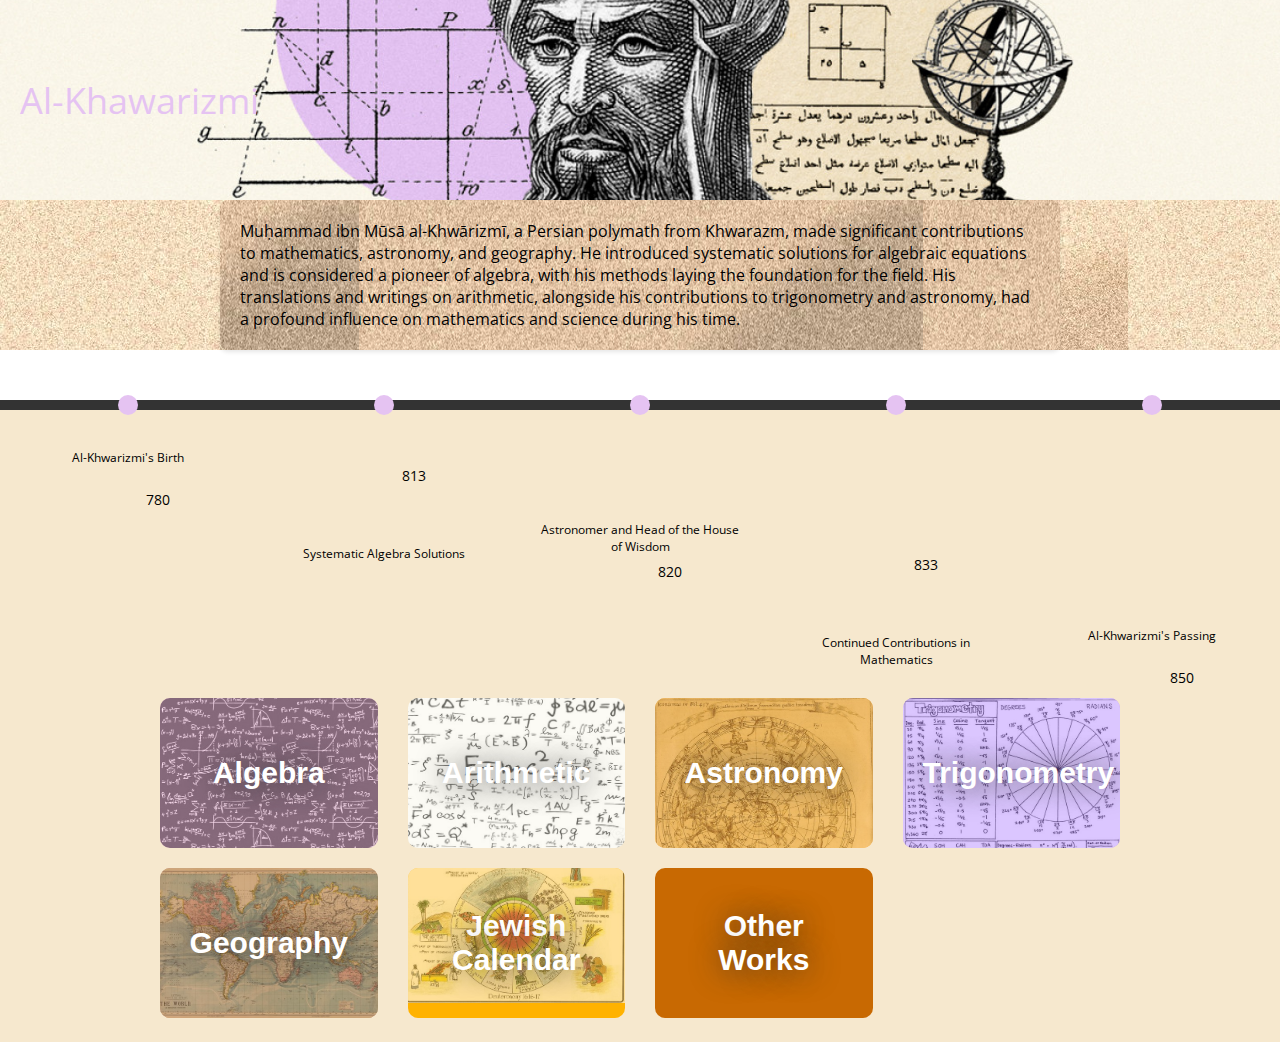
==== index.html @ de5b6c72 "first commit" ====
<!DOCTYPE html>
<html lang="en">
<head>
    <meta charset="UTF-8">
    <meta name="viewport" content="width=device-width, initial-scale=1.0">
    <link rel="stylesheet" type="text/css" href="index.css">
    <title>Al-Khawarizmi</title>
</head>
<body>
  <header class="hi">
   <p>Al-Khawarizmi</p>
  </header>
  <div class="intro">
    <article>Muḥammad ibn Mūsā al-Khwārizmī, a Persian polymath from Khwarazm, made significant contributions to mathematics, astronomy, and geography. He introduced systematic solutions for algebraic equations and is considered a pioneer of algebra, with his methods laying the foundation for the field. His translations and writings on arithmetic, alongside his contributions to trigonometry and astronomy, had a profound influence on mathematics and science during his time.</article>
  </div>
  <div class="bgtime">
    <div class="timeline">
      <div class="dot" style="left: 10%;"></div>
      <div class="dot" style="left: 30%;"></div>
      <div class="dot" style="left: 50%;"></div>
      <div class="dot" style="left: 70%;"></div>
      <div class="dot" style="left: 90%;"></div>
      <div class="line"></div>
    </div>
  
    <div class="date d1" style="top: 30px; left: 10%;">780</div>
    <div class="description" style="top: -30px; left: 10%;">
      Al-Khwarizmi's Birth
    </div>
    <div class="date d2" style="top: -30px; left: 30%;">813</div>
    <div class="description" style="top: 30px; left: 30%;">
      Systematic Algebra Solutions
    </div>
    <div class="date d1" style="top: 30px; left: 50%;">820</div>
    <div class="description" style="top: -30px; left: 50%;">
      Astronomer and Head of the House of Wisdom
    </div>
    <div class="date d2" style="top: -30px; left: 70%;">833</div>
    <div class="description" style="top: 30px; left: 70%;">
      Continued Contributions in Mathematics
    </div>
    <div class="date d1" style="top: 30px; left: 90%;">850</div>
    <div class="description" style="top: -30px; left: 90%;">
      Al-Khwarizmi's Passing
    </div>
    
  </div>
    <div class="topbtn">
        <button class="button algebra">
            <span>Algebra</span>
          </button>
          <button class="button arithmetic">
            <span>Arithmetic</span>
          </button>
          <button class="button astronomy">
            <span>Astronomy</span>
          </button>
          <button class="button trigonometry">
            <span>Trigonometry</span>
          </button>
          <button class="button geography">
            <span>Geography</span>
          </button>
          <button class="button jewish-calendar">
            <span>Jewish Calendar</span>
          </button>
          <button class="button other-works">
            <span>Other Works</span>
          </button>
    </div>
    
</body>
</html>
---- index.css ----
@import url("https://fonts.googleapis.com/css2?family=Open+Sans:wght@500&family=Roboto&display=swap");

body {
  margin: 0;
  padding: 0;
  font-family: "Open Sans", sans-serif;
}

.hi {
  position: relative;
  background-image: url("pics/father1.jpeg");
  background-size: cover;
  background-position: right;
  height: 200px; /* Adjust the height as needed */
  text-align: left;
  display: flex;
  align-items: center;
  justify-content: flex-start;
  color: #e5c3f2;
  font-size: 36px;
  padding-left: 20px; /* Add some padding to the left for spacing */
}

header p {
  margin: 0;
}
.intro {
  background-image: url("pics/grainy.jpg");
  font-family: "Open Sans", sans-serif;
}

article {
  background-image: url("pics/grainy.jpg");
  background-position: center;
  padding: 20px;
  border-radius: 8px;
  box-shadow: 0 2px 4px rgba(0, 0, 0, 0.1);
  max-width: 800px;
  margin: 0 auto;
}
.bgtime{
  background-color: #f6e8ce;
}
.timeline {
  position: relative;
  margin: 50px 0;
  width: 100%;
  height: 10px;
  background-color: #333;
}

.dot {
  position: absolute;
  width: 20px;
  height: 20px;
  background-color: #e5c3f2;
  border-radius: 50%;
  top: -5px;
  transform: translateX(-50%);
  transition: background-color 0.3s;
  cursor: pointer;
}

.dot:hover {
  background-color: #c59bd4;
}

.date {
  position: relative;
  font-size: 14px;
  text-align: center;
  width: 60px;
  left: calc(10% - 30px);
}

.description {
  position: relative;
  font-size: 12px;
  text-align: center;
  width: 200px;
  transform: translateX(-50%);
}

.topbtn {
  background-color: #f6e8ce ;
  display: grid;
  grid-template-columns: 1fr 1fr 1fr 1fr;
  grid-gap: 20px;
  column-gap: 30px;
  padding: 1.5rem 10rem;
}
.button {
  padding: 10px 20px;
  background-repeat: no-repeat;
  color: #ffffff;
  border: none;
  border-radius: 10px;
  cursor: pointer;
  height: 150px;
  font-size: 30px;
  font-weight: bold;
  text-shadow: 1px 1px 30px #333333;
  background-position: center;
  position: relative;
  overflow: hidden;
  background-color: #f7f4e5;
}

.button span {
  position: relative;
  opacity: 1;
  z-index: 2;
}

.button::after {
  z-index: 0;
  content: " ";
  display: block;
  position: absolute;
  left: 0;
  top: 0;
  width: 100%;
  height: 100%;
  opacity: 0.6;
  background-repeat: no-repeat;
  background-position: 50% 0;
  background-size: cover;
  transition: all 0.3s ease-in-out;
}

.button:hover::after {
  transition: all 0.3s ease-in-out;
  opacity: 1;
}
.algebra::after {
  background-image: url("pics/Algebra.jpg");
}
.arithmetic::after {
  background-image: url("pics/Arithmetics.png");
}
.astronomy::after {
  background-image: url("pics/Astronomy.jpg");
}
.trigonometry::after {
  background-image: url("pics/Trigonometry.jpg");
}
.geography::after {
  background-image: url("pics/Geography.jpg");
}
.jewish-calendar::after {
  background-image: url("pics/Jewish-Calendar.jpg");
  background-position: 90% -15px;
}
.other-works::after {
  background-image: url("pics/OtherWorks.jpg");
}



.hc{
  width: 100%;
}
header img{
  width: 100%;
  height: 400px;
}

body{
  margin: 0;
}

section h1, h2, h3{
  margin: 0px;
  padding: 10px;
  margin-left: 20px;
  margin-right: 20px;
}

section p{
  margin: 0px;
  padding: 30px;
  text-align: left;

}
section div{
  margin-left: 20px;
  margin-right: 20px;
  background-color: #4b4b4b;
  margin-bottom: 20px;
}
section img{
  margin: 20px;
  margin-left: 20px;
  margin-right: 20px;
}
section ul{
  margin-bottom: 0px;
  padding-bottom: 5px;
}

section header img{
  width: 45px;
  height: 50px;

}
section header{
  background-color:#f7f7f7;
}
section header h1{
  margin-left: 70px;
  margin-top: -65px;
}

.algebra {
  background-color: #feb7e4;
}

.arithmetics {
  background-color: #ff4c4b;
}

.astronomy {
  background-color: #fe9700;
}

.trigonometry {
  background-color: #a570ff;
}

.geography {
  background-color: #a56644;
}

.jewish-calendar {
  background-color: #ffb200;
}

.other-works {
  background-color: #c86902;
}
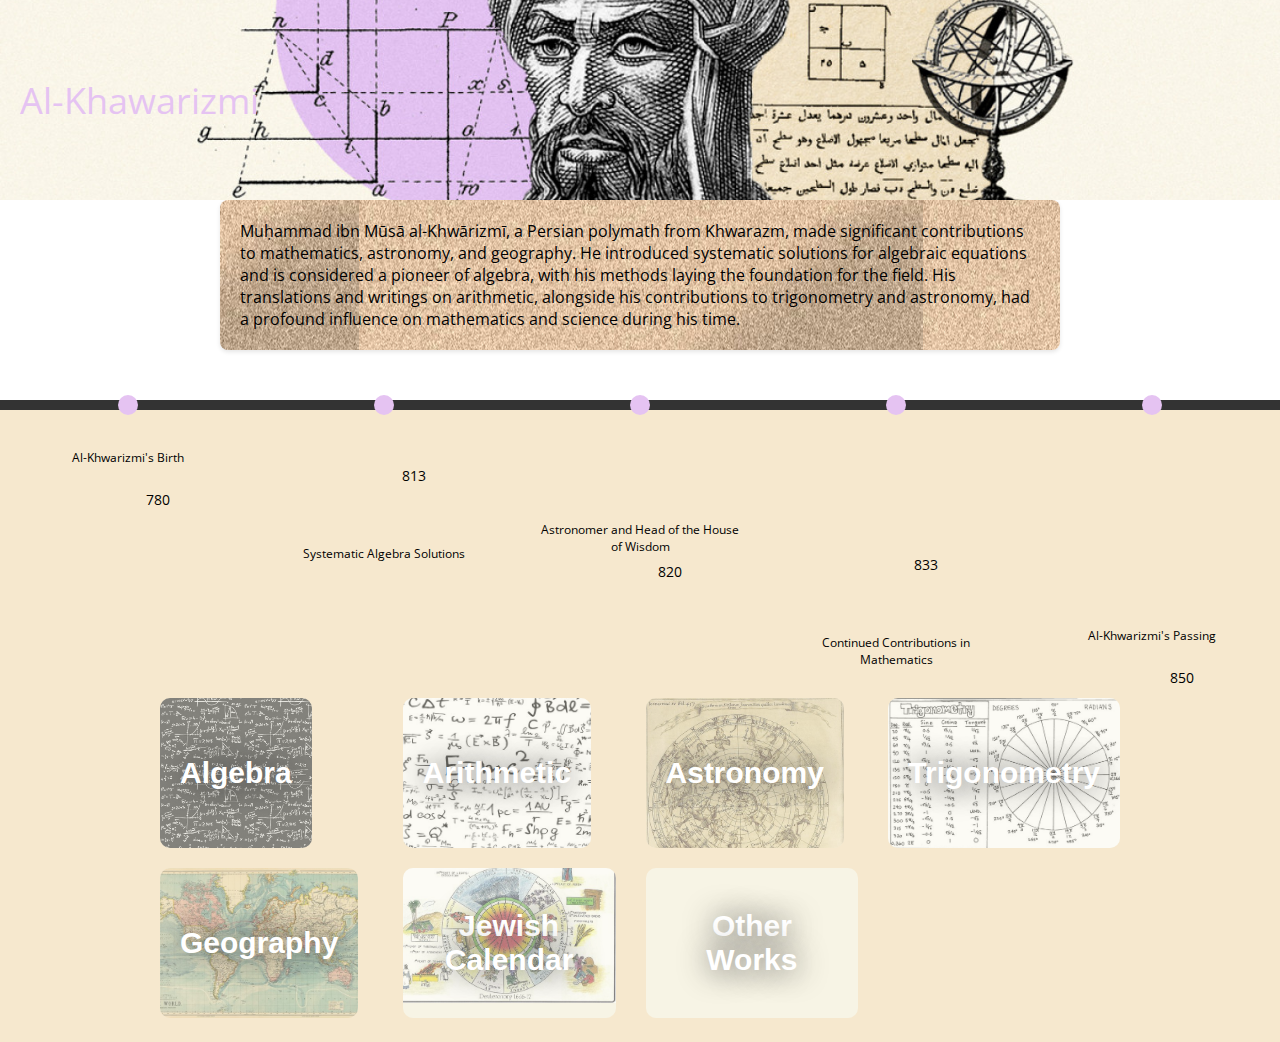
==== commit 29dddfb7: "connected the pages to the main page" ====
--- a/index.html
+++ b/index.html
@@ -46,27 +46,33 @@
     
   </div>
     <div class="topbtn">
-        <button class="button algebra">
-            <span>Algebra</span>
-          </button>
-          <button class="button arithmetic">
-            <span>Arithmetic</span>
-          </button>
-          <button class="button astronomy">
-            <span>Astronomy</span>
-          </button>
-          <button class="button trigonometry">
-            <span>Trigonometry</span>
-          </button>
-          <button class="button geography">
-            <span>Geography</span>
-          </button>
-          <button class="button jewish-calendar">
-            <span>Jewish Calendar</span>
-          </button>
-          <button class="button other-works">
-            <span>Other Works</span>
-          </button>
+      <a href="contributions.html#algebra"><button class="button algebra">
+        <span>Algebra</span>
+    </button></a>
+    
+    <a href="contributions.html#arithmetics"><button class="button arithmetic">
+        <span>Arithmetic</span>
+    </button></a>
+    
+    <a href="contributions.html#astronomy"><button class="button astronomy">
+        <span>Astronomy</span>
+    </button></a>
+    
+    <a href="contributions.html#trigonometry"><button class="button trigonometry">
+        <span>Trigonometry</span>
+    </button></a>
+    
+    <a href="contributions.html#geography"><button class="button geography">
+        <span>Geography</span>
+    </button></a>
+    
+    <a href="contributions.html#jewish-calendar"><button class="button jewish-calendar">
+        <span>Jewish Calendar</span>
+    </button></a>
+    
+    <a href="contributions.html#other-works"><button class="button other-works">
+        <span>Other Works</span>
+    </button></a>
     </div>
     
 </body>
--- a/index.css
+++ b/index.css
@@ -27,10 +27,6 @@
 .intro {
   background-image: url("pics/grainy.jpg");
   font-family: "Open Sans", sans-serif;
-}
-
-article {
-  background-image: url("pics/grainy.jpg");
   background-position: center;
   padding: 20px;
   border-radius: 8px;
@@ -38,6 +34,7 @@
   max-width: 800px;
   margin: 0 auto;
 }
+
 .bgtime{
   background-color: #f6e8ce;
 }
@@ -162,80 +159,34 @@
 }
 header img{
   width: 100%;
-  height: 400px;
+  height: 100px;
 }
 
-body{
-  margin: 0;
+#algebra {
+  background-color: #6c6a6a;
 }
 
-section h1, h2, h3{
-  margin: 0px;
-  padding: 10px;
-  margin-left: 20px;
-  margin-right: 20px;
+#arithmetics {
+  background-color: #f6e8ce;
 }
 
-section p{
-  margin: 0px;
-  padding: 30px;
-  text-align: left;
-
-}
-section div{
-  margin-left: 20px;
-  margin-right: 20px;
-  background-color: #4b4b4b;
-  margin-bottom: 20px;
-}
-section img{
-  margin: 20px;
-  margin-left: 20px;
-  margin-right: 20px;
-}
-section ul{
-  margin-bottom: 0px;
-  padding-bottom: 5px;
+#astronomy {
+  background-color: #f7f4e5;
 }
 
-section header img{
-  width: 45px;
-  height: 50px;
-
-}
-section header{
-  background-color:#f7f7f7;
-}
-section header h1{
-  margin-left: 70px;
-  margin-top: -65px;
+#trigonometry {
+  background-color: #d0b4da;
 }
 
-.algebra {
-  background-color: #feb7e4;
+#geography {
+  background-color: #b98c80;
 }
 
-.arithmetics {
-  background-color: #ff4c4b;
+#jewish-calendar {
+  background-color: #e7cc8e;
 }
 
-.astronomy {
-  background-color: #fe9700;
+#other-works {
+  background-color: #c19667;
 }
 
-.trigonometry {
-  background-color: #a570ff;
-}
-
-.geography {
-  background-color: #a56644;
-}
-
-.jewish-calendar {
-  background-color: #ffb200;
-}
-
-.other-works {
-  background-color: #c86902;
-}
-
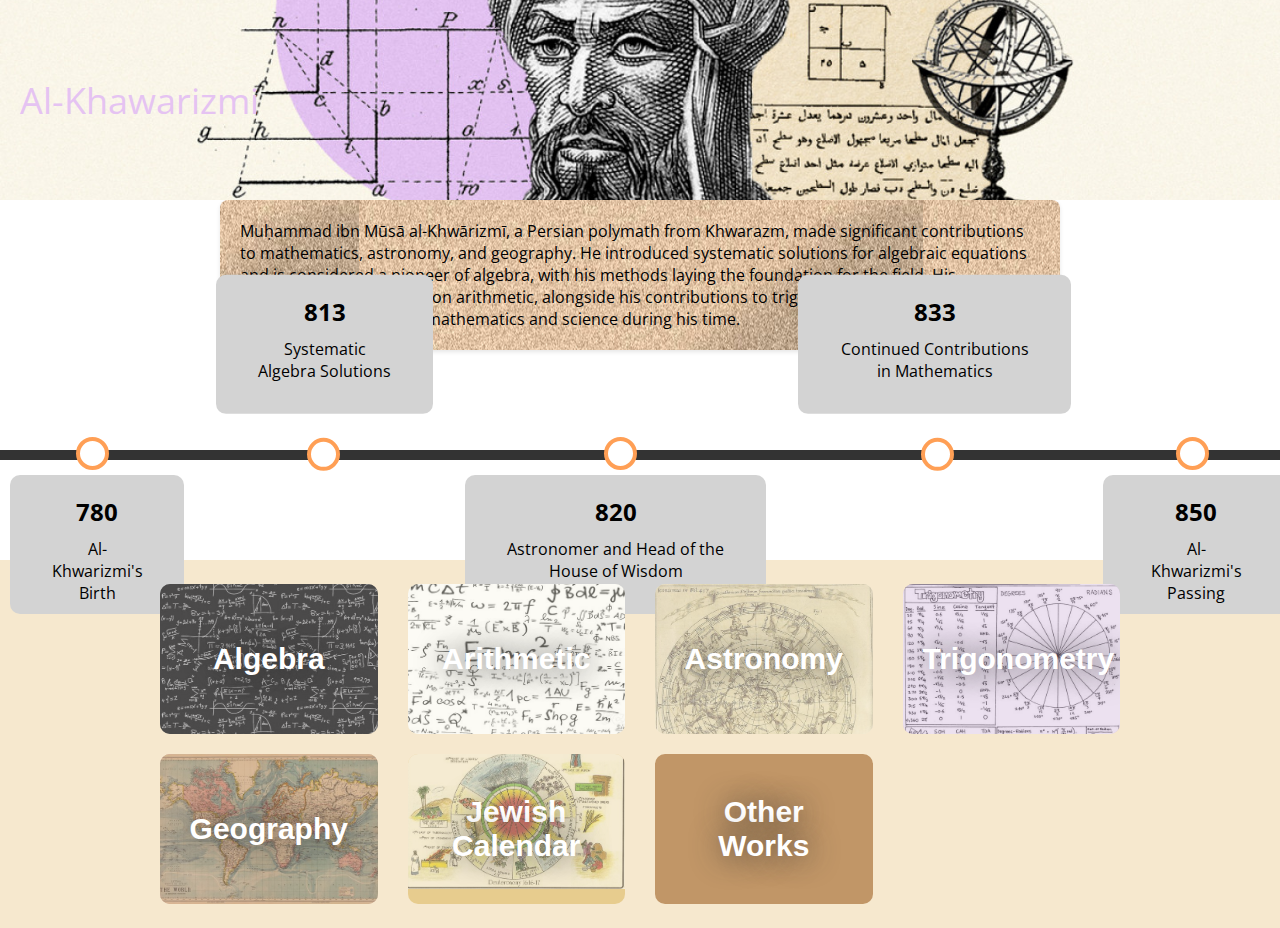
==== commit e7048b42: "gaming" ====
--- a/index.html
+++ b/index.html
@@ -1,79 +1,114 @@
-<!DOCTYPE html>
+<!doctype html>
 <html lang="en">
-<head>
-    <meta charset="UTF-8">
-    <meta name="viewport" content="width=device-width, initial-scale=1.0">
-    <link rel="stylesheet" type="text/css" href="index.css">
+  <head>
+    <meta charset="UTF-8" />
+    <meta name="viewport" content="width=device-width, initial-scale=1.0" />
+    <link rel="stylesheet" type="text/css" href="index.css" />
     <title>Al-Khawarizmi</title>
-</head>
-<body>
-  <header class="hi">
-   <p>Al-Khawarizmi</p>
-  </header>
-  <div class="intro">
-    <article>Muḥammad ibn Mūsā al-Khwārizmī, a Persian polymath from Khwarazm, made significant contributions to mathematics, astronomy, and geography. He introduced systematic solutions for algebraic equations and is considered a pioneer of algebra, with his methods laying the foundation for the field. His translations and writings on arithmetic, alongside his contributions to trigonometry and astronomy, had a profound influence on mathematics and science during his time.</article>
-  </div>
-  <div class="bgtime">
-    <div class="timeline">
-      <div class="dot" style="left: 10%;"></div>
-      <div class="dot" style="left: 30%;"></div>
-      <div class="dot" style="left: 50%;"></div>
-      <div class="dot" style="left: 70%;"></div>
-      <div class="dot" style="left: 90%;"></div>
-      <div class="line"></div>
+  </head>
+  <body>
+    <header class="hi">
+      <p>Al-Khawarizmi</p>
+    </header>
+    <div class="intro">
+      <article>
+        Muḥammad ibn Mūsā al-Khwārizmī, a Persian polymath from Khwarazm, made
+        significant contributions to mathematics, astronomy, and geography. He
+        introduced systematic solutions for algebraic equations and is
+        considered a pioneer of algebra, with his methods laying the foundation
+        for the field. His translations and writings on arithmetic, alongside
+        his contributions to trigonometry and astronomy, had a profound
+        influence on mathematics and science during his time.
+      </article>
     </div>
-  
-    <div class="date d1" style="top: 30px; left: 10%;">780</div>
-    <div class="description" style="top: -30px; left: 10%;">
-      Al-Khwarizmi's Birth
+    <!-- <div class="bgtime"> -->
+    <!--   <div class="timeline"> -->
+    <!--     <div class="dot" style="left: 10%"></div> -->
+    <!--     <div class="dot" style="left: 30%"></div> -->
+    <!--     <div class="dot" style="left: 50%"></div> -->
+    <!--     <div class="dot" style="left: 70%"></div> -->
+    <!--     <div class="dot" style="left: 90%"></div> -->
+    <!--     <div class="line"></div> -->
+    <!--   </div> -->
+    <!---->
+    <!--   <div class="date d1" style="top: 30px; left: 10%">780</div> -->
+    <!--   <div class="description" style="top: -30px; left: 10%"> -->
+    <!--     Al-Khwarizmi's Birth -->
+    <!--   </div> -->
+    <!--   <div class="date d2" style="top: -30px; left: 30%">813</div> -->
+    <!--   <div class="description" style="top: 30px; left: 30%"> -->
+    <!--     Systematic Algebra Solutions -->
+    <!--   </div> -->
+    <!--   <div class="date d1" style="top: 30px; left: 50%">820</div> -->
+    <!--   <div class="description" style="top: -30px; left: 50%"> -->
+    <!--     Astronomer and Head of the House of Wisdom -->
+    <!--   </div> -->
+    <!--   <div class="date d2" style="top: -30px; left: 70%">833</div> -->
+    <!--   <div class="description" style="top: 30px; left: 70%"> -->
+    <!--     Continued Contributions in Mathematics -->
+    <!--   </div> -->
+    <!--   <div class="date d1" style="top: 30px; left: 90%">850</div> -->
+    <!--   <div class="description" style="top: -30px; left: 90%"> -->
+    <!--     Al-Khwarizmi's Passing -->
+    <!--   </div> -->
+    <!-- </div> -->
+    <div id="timeline">
+      <div class="timeline-bar"></div>
+      <div id="events">
+        <div class="container">
+          <div class="content">
+            <h2>780</h2>
+            <p>Al-Khwarizmi's Birth</p>
+          </div>
+        </div>
+        <div class="container">
+          <div class="content">
+            <h2>813</h2>
+            <p>Systematic Algebra Solutions</p>
+          </div>
+        </div>
+        <div class="container">
+          <div class="content">
+            <h2>820</h2>
+            <p>Astronomer and Head of the House of Wisdom</p>
+          </div>
+        </div>
+        <div class="container">
+          <div class="content">
+            <h2>833</h2>
+            <p>Continued Contributions in Mathematics</p>
+          </div>
+        </div>
+        <div class="container">
+          <div class="content">
+            <h2>850</h2>
+            <p>Al-Khwarizmi's Passing</p>
+          </div>
+        </div>
+      </div>
     </div>
-    <div class="date d2" style="top: -30px; left: 30%;">813</div>
-    <div class="description" style="top: 30px; left: 30%;">
-      Systematic Algebra Solutions
+    <div class="topbtn">
+      <button class="button algebra">
+        <span>Algebra</span>
+      </button>
+      <button class="button arithmetic">
+        <span>Arithmetic</span>
+      </button>
+      <button class="button astronomy">
+        <span>Astronomy</span>
+      </button>
+      <button class="button trigonometry">
+        <span>Trigonometry</span>
+      </button>
+      <button class="button geography">
+        <span>Geography</span>
+      </button>
+      <button class="button jewish-calendar">
+        <span>Jewish Calendar</span>
+      </button>
+      <button class="button other-works">
+        <span>Other Works</span>
+      </button>
     </div>
-    <div class="date d1" style="top: 30px; left: 50%;">820</div>
-    <div class="description" style="top: -30px; left: 50%;">
-      Astronomer and Head of the House of Wisdom
-    </div>
-    <div class="date d2" style="top: -30px; left: 70%;">833</div>
-    <div class="description" style="top: 30px; left: 70%;">
-      Continued Contributions in Mathematics
-    </div>
-    <div class="date d1" style="top: 30px; left: 90%;">850</div>
-    <div class="description" style="top: -30px; left: 90%;">
-      Al-Khwarizmi's Passing
-    </div>
-    
-  </div>
-    <div class="topbtn">
-      <a href="contributions.html#algebra"><button class="button algebra">
-        <span>Algebra</span>
-    </button></a>
-    
-    <a href="contributions.html#arithmetics"><button class="button arithmetic">
-        <span>Arithmetic</span>
-    </button></a>
-    
-    <a href="contributions.html#astronomy"><button class="button astronomy">
-        <span>Astronomy</span>
-    </button></a>
-    
-    <a href="contributions.html#trigonometry"><button class="button trigonometry">
-        <span>Trigonometry</span>
-    </button></a>
-    
-    <a href="contributions.html#geography"><button class="button geography">
-        <span>Geography</span>
-    </button></a>
-    
-    <a href="contributions.html#jewish-calendar"><button class="button jewish-calendar">
-        <span>Jewish Calendar</span>
-    </button></a>
-    
-    <a href="contributions.html#other-works"><button class="button other-works">
-        <span>Other Works</span>
-    </button></a>
-    </div>
-    
-</body>
-</html>+  </body>
+</html>
--- a/index.css
+++ b/index.css
@@ -35,15 +35,23 @@
   margin: 0 auto;
 }
 
-.bgtime{
+.bgtime {
   background-color: #f6e8ce;
 }
-.timeline {
-  position: relative;
-  margin: 50px 0;
+#timeline {
+  position: relative;
+  margin: 100px 0;
   width: 100%;
   height: 10px;
   background-color: #333;
+  padding: 0 10px;
+}
+
+.timeline-bar {
+  width: 100%;
+  height: 10px;
+  background-color: #333;
+  margin: 15px 0;
 }
 
 .dot {
@@ -58,6 +66,64 @@
   cursor: pointer;
 }
 
+.container:nth-child(even) {
+  padding: 10px 40px;
+  position: relative;
+  background-color: lightgray;
+  width: fit-content;
+  display: flex;
+  transform: translateY(-144%);
+  justify-content: center;
+  border-radius: 10px;
+}
+
+.container:nth-child(even)::after {
+  content: "";
+  position: absolute;
+  width: 25px;
+  height: 25px;
+  right: 43%;
+  background-color: white;
+  border: 4px solid #ff9f55;
+  top: 117%;
+  border-radius: 50%;
+  z-index: 1;
+}
+.container:nth-child(odd) {
+  padding: 10px 40px;
+  position: relative;
+  background-color: lightgray;
+  width: fit-content;
+  display: flex;
+  justify-content: center;
+  border-radius: 10px;
+}
+
+.container:nth-child(odd)::after {
+  content: "";
+  position: absolute;
+  width: 25px;
+  height: 25px;
+  right: 43%;
+  background-color: white;
+  border: 4px solid #ff9f55;
+  top: -27%;
+  border-radius: 50%;
+  z-index: 1;
+}
+
+#events {
+  display: flex;
+  gap: 2rem;
+  flex-flow: row nowrap;
+}
+
+.content h2,
+.content p {
+  margin: 0;
+  text-align: center;
+}
+
 .dot:hover {
   background-color: #c59bd4;
 }
@@ -79,7 +145,7 @@
 }
 
 .topbtn {
-  background-color: #f6e8ce ;
+  background-color: #f6e8ce;
   display: grid;
   grid-template-columns: 1fr 1fr 1fr 1fr;
   grid-gap: 20px;
@@ -152,41 +218,82 @@
   background-image: url("pics/OtherWorks.jpg");
 }
 
-
-
-.hc{
-  width: 100%;
-}
-header img{
-  width: 100%;
-  height: 100px;
-}
-
-#algebra {
+.hc {
+  width: 100%;
+}
+header img {
+  width: 100%;
+  height: 400px;
+}
+
+body {
+  margin: 0;
+}
+
+section h1,
+h2,
+h3 {
+  margin: 0px;
+  padding: 10px;
+  margin-left: 20px;
+  margin-right: 20px;
+}
+
+section p {
+  margin: 0px;
+  padding: 30px;
+  text-align: left;
+}
+section div {
+  margin-left: 20px;
+  margin-right: 20px;
+  background-color: #4b4b4b;
+  margin-bottom: 20px;
+}
+section img {
+  margin: 20px;
+  margin-left: 20px;
+  margin-right: 20px;
+}
+section ul {
+  margin-bottom: 0px;
+  padding-bottom: 5px;
+}
+
+section header img {
+  width: 45px;
+  height: 50px;
+}
+
+section header h1 {
+  margin-left: 70px;
+  margin-top: -75px;
+}
+
+.algebra {
   background-color: #6c6a6a;
 }
 
-#arithmetics {
+.arithmetics {
   background-color: #f6e8ce;
 }
 
-#astronomy {
+.astronomy {
   background-color: #f7f4e5;
 }
 
-#trigonometry {
+.trigonometry {
   background-color: #d0b4da;
 }
 
-#geography {
+.geography {
   background-color: #b98c80;
 }
 
-#jewish-calendar {
+.jewish-calendar {
   background-color: #e7cc8e;
 }
 
-#other-works {
+.other-works {
   background-color: #c19667;
 }
-
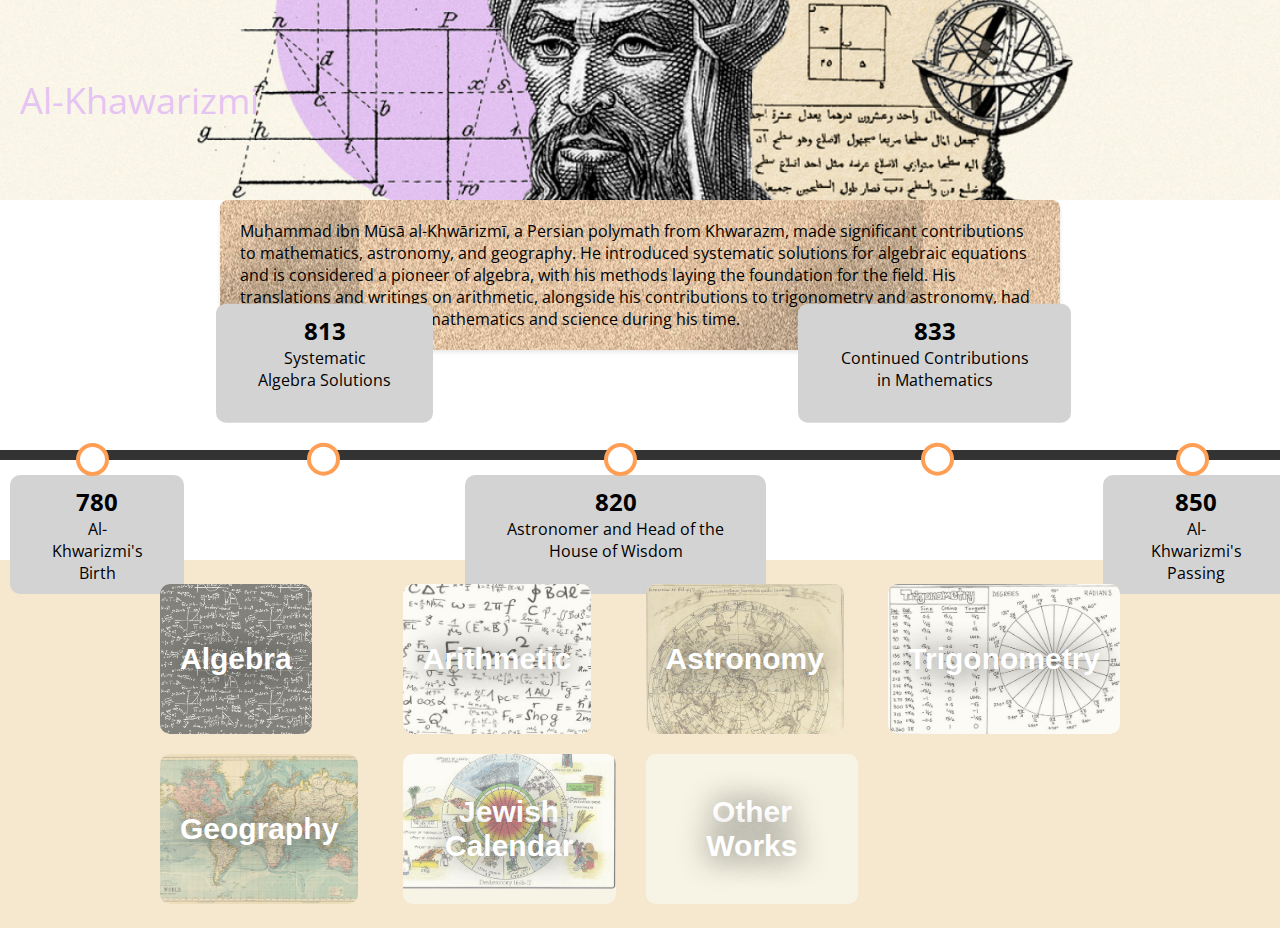
==== commit b5e3eacd: "merge" ====
--- a/index.html
+++ b/index.html
@@ -88,27 +88,47 @@
       </div>
     </div>
     <div class="topbtn">
-      <button class="button algebra">
-        <span>Algebra</span>
-      </button>
-      <button class="button arithmetic">
-        <span>Arithmetic</span>
-      </button>
-      <button class="button astronomy">
-        <span>Astronomy</span>
-      </button>
-      <button class="button trigonometry">
-        <span>Trigonometry</span>
-      </button>
-      <button class="button geography">
-        <span>Geography</span>
-      </button>
-      <button class="button jewish-calendar">
-        <span>Jewish Calendar</span>
-      </button>
-      <button class="button other-works">
-        <span>Other Works</span>
-      </button>
+      <a href="contributions.html#algebra"
+        ><button class="button algebra">
+          <span>Algebra</span>
+        </button></a
+      >
+
+      <a href="contributions.html#arithmetics"
+        ><button class="button arithmetic">
+          <span>Arithmetic</span>
+        </button></a
+      >
+
+      <a href="contributions.html#astronomy"
+        ><button class="button astronomy">
+          <span>Astronomy</span>
+        </button></a
+      >
+
+      <a href="contributions.html#trigonometry"
+        ><button class="button trigonometry">
+          <span>Trigonometry</span>
+        </button></a
+      >
+
+      <a href="contributions.html#geography"
+        ><button class="button geography">
+          <span>Geography</span>
+        </button></a
+      >
+
+      <a href="contributions.html#jewish-calendar"
+        ><button class="button jewish-calendar">
+          <span>Jewish Calendar</span>
+        </button></a
+      >
+
+      <a href="contributions.html#other-works"
+        ><button class="button other-works">
+          <span>Other Works</span>
+        </button></a
+      >
     </div>
   </body>
 </html>
--- a/index.css
+++ b/index.css
@@ -223,77 +223,33 @@
 }
 header img {
   width: 100%;
-  height: 400px;
-}
-
-body {
-  margin: 0;
-}
-
-section h1,
-h2,
-h3 {
-  margin: 0px;
-  padding: 10px;
-  margin-left: 20px;
-  margin-right: 20px;
-}
-
-section p {
-  margin: 0px;
-  padding: 30px;
-  text-align: left;
-}
-section div {
-  margin-left: 20px;
-  margin-right: 20px;
-  background-color: #4b4b4b;
-  margin-bottom: 20px;
-}
-section img {
-  margin: 20px;
-  margin-left: 20px;
-  margin-right: 20px;
-}
-section ul {
-  margin-bottom: 0px;
-  padding-bottom: 5px;
-}
-
-section header img {
-  width: 45px;
-  height: 50px;
-}
-
-section header h1 {
-  margin-left: 70px;
-  margin-top: -75px;
-}
-
-.algebra {
+  height: 100px;
+}
+
+#algebra {
   background-color: #6c6a6a;
 }
 
-.arithmetics {
+#arithmetics {
   background-color: #f6e8ce;
 }
 
-.astronomy {
+#astronomy {
   background-color: #f7f4e5;
 }
 
-.trigonometry {
+#trigonometry {
   background-color: #d0b4da;
 }
 
-.geography {
+#geography {
   background-color: #b98c80;
 }
 
-.jewish-calendar {
+#jewish-calendar {
   background-color: #e7cc8e;
 }
 
-.other-works {
+#other-works {
   background-color: #c19667;
 }
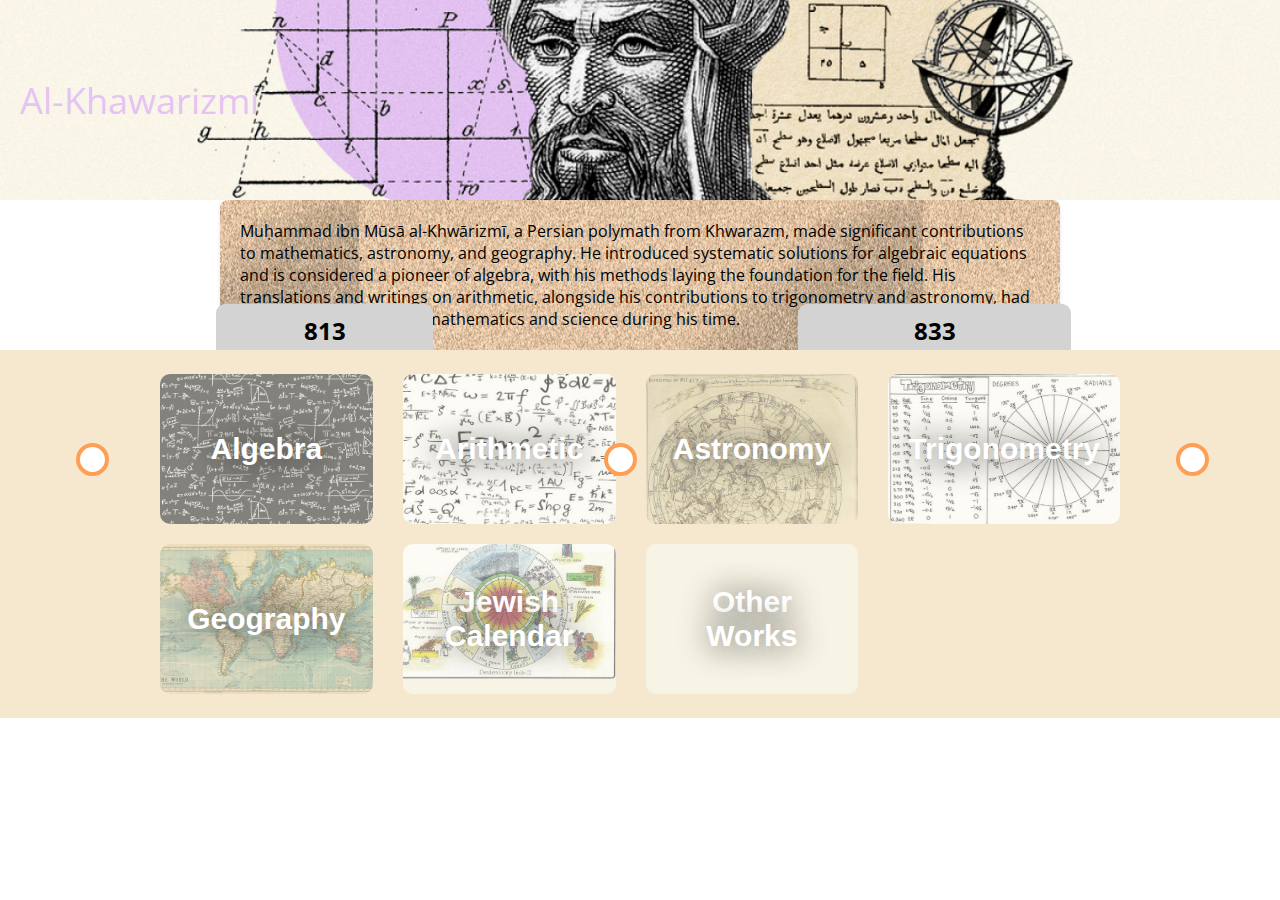
==== commit e7c67220: "added arithemtics text, changed home" ====
--- a/index.html
+++ b/index.html
@@ -10,6 +10,7 @@
     <header class="hi">
       <p>Al-Khawarizmi</p>
     </header>
+    <section class="desc">
     <div class="intro">
       <article>
         Muḥammad ibn Mūsā al-Khwārizmī, a Persian polymath from Khwarazm, made
@@ -21,6 +22,7 @@
         influence on mathematics and science during his time.
       </article>
     </div>
+  </section>
     <!-- <div class="bgtime"> -->
     <!--   <div class="timeline"> -->
     <!--     <div class="dot" style="left: 10%"></div> -->
@@ -52,6 +54,7 @@
     <!--     Al-Khwarizmi's Passing -->
     <!--   </div> -->
     <!-- </div> -->
+    <section class="time">
     <div id="timeline">
       <div class="timeline-bar"></div>
       <div id="events">
@@ -87,6 +90,8 @@
         </div>
       </div>
     </div>
+  </section>
+  <section class="cont">
     <div class="topbtn">
       <a href="contributions.html#algebra"
         ><button class="button algebra">
@@ -130,5 +135,6 @@
         </button></a
       >
     </div>
+  </section>
   </body>
 </html>
--- a/index.css
+++ b/index.css
@@ -46,6 +46,10 @@
   background-color: #333;
   padding: 0 10px;
 }
+.time{
+  background-color: #b98c80;
+  position: absolute;
+}
 
 .timeline-bar {
   width: 100%;
@@ -143,9 +147,11 @@
   width: 200px;
   transform: translateX(-50%);
 }
-
+.cont{
+  position: absolute;
+  background-color: #f6e8ce;
+}
 .topbtn {
-  background-color: #f6e8ce;
   display: grid;
   grid-template-columns: 1fr 1fr 1fr 1fr;
   grid-gap: 20px;
@@ -167,6 +173,7 @@
   position: relative;
   overflow: hidden;
   background-color: #f7f4e5;
+  width: 100%;
 }
 
 .button span {
